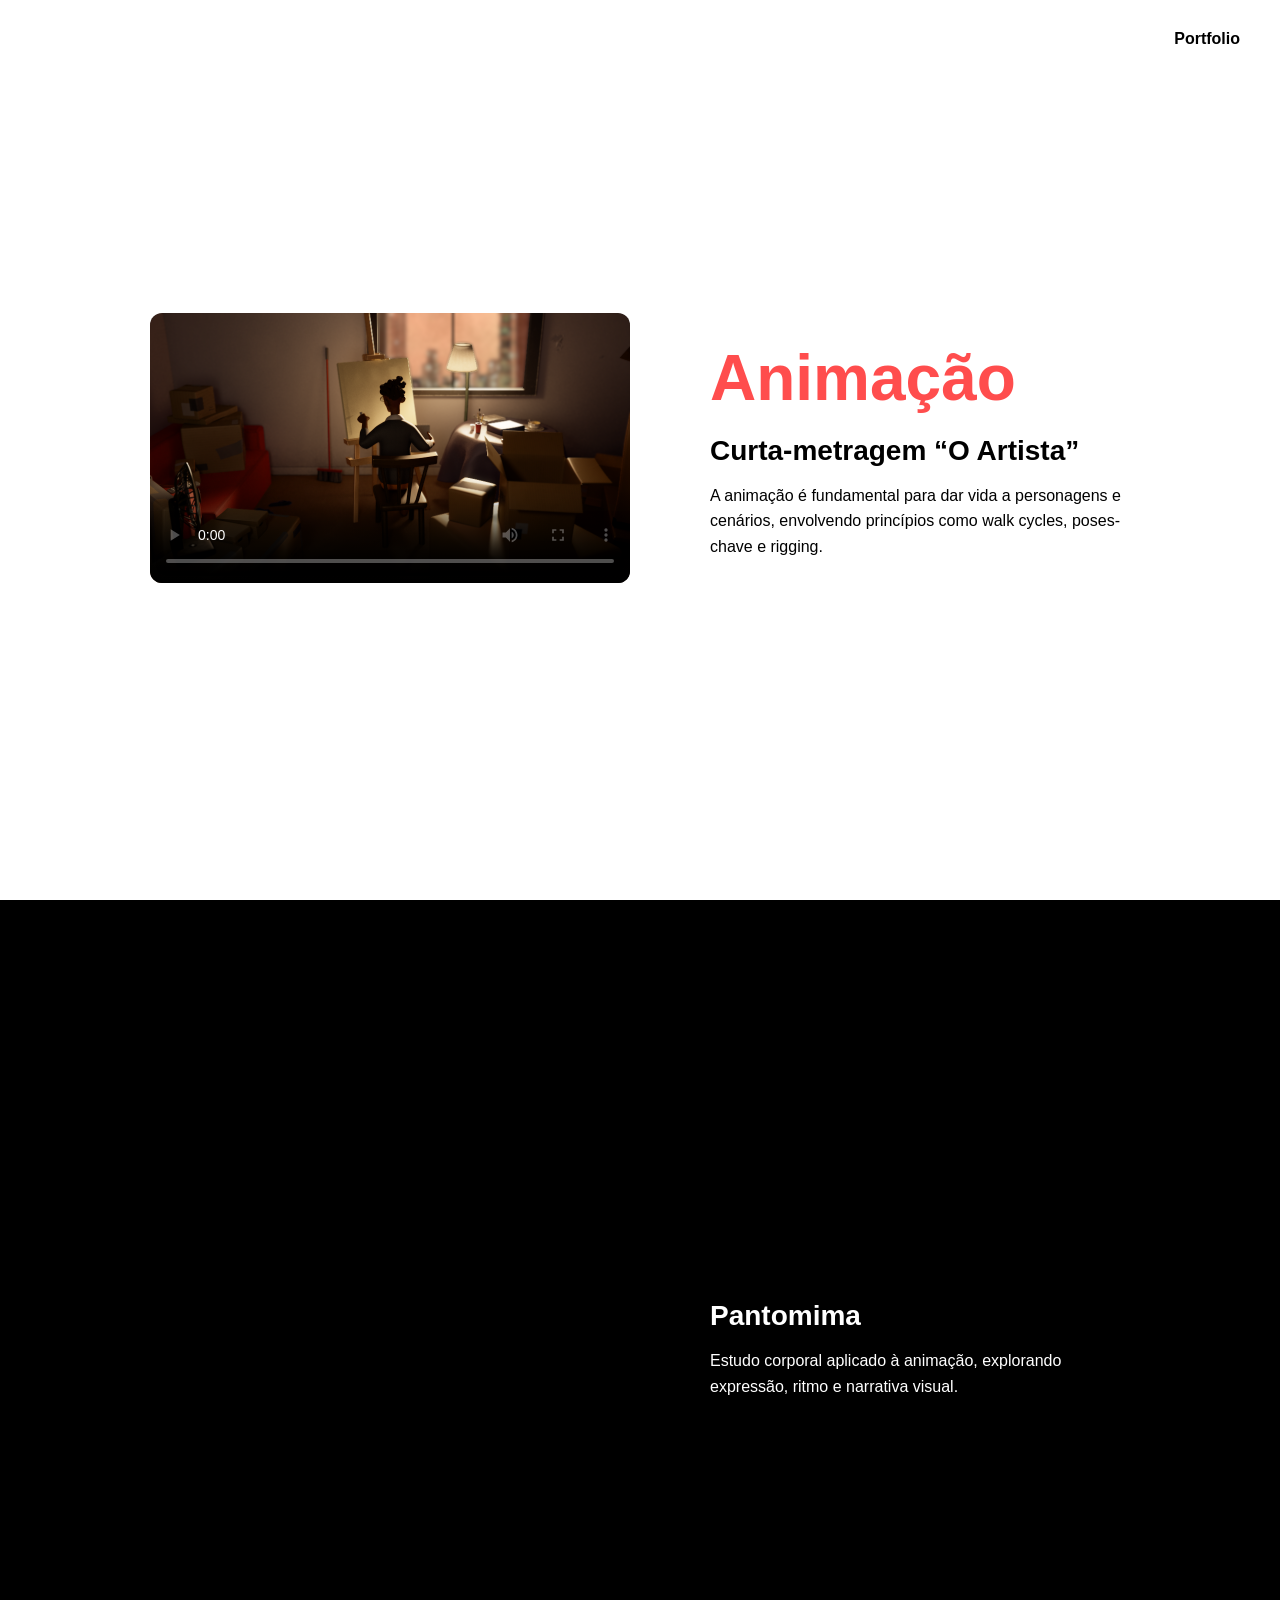
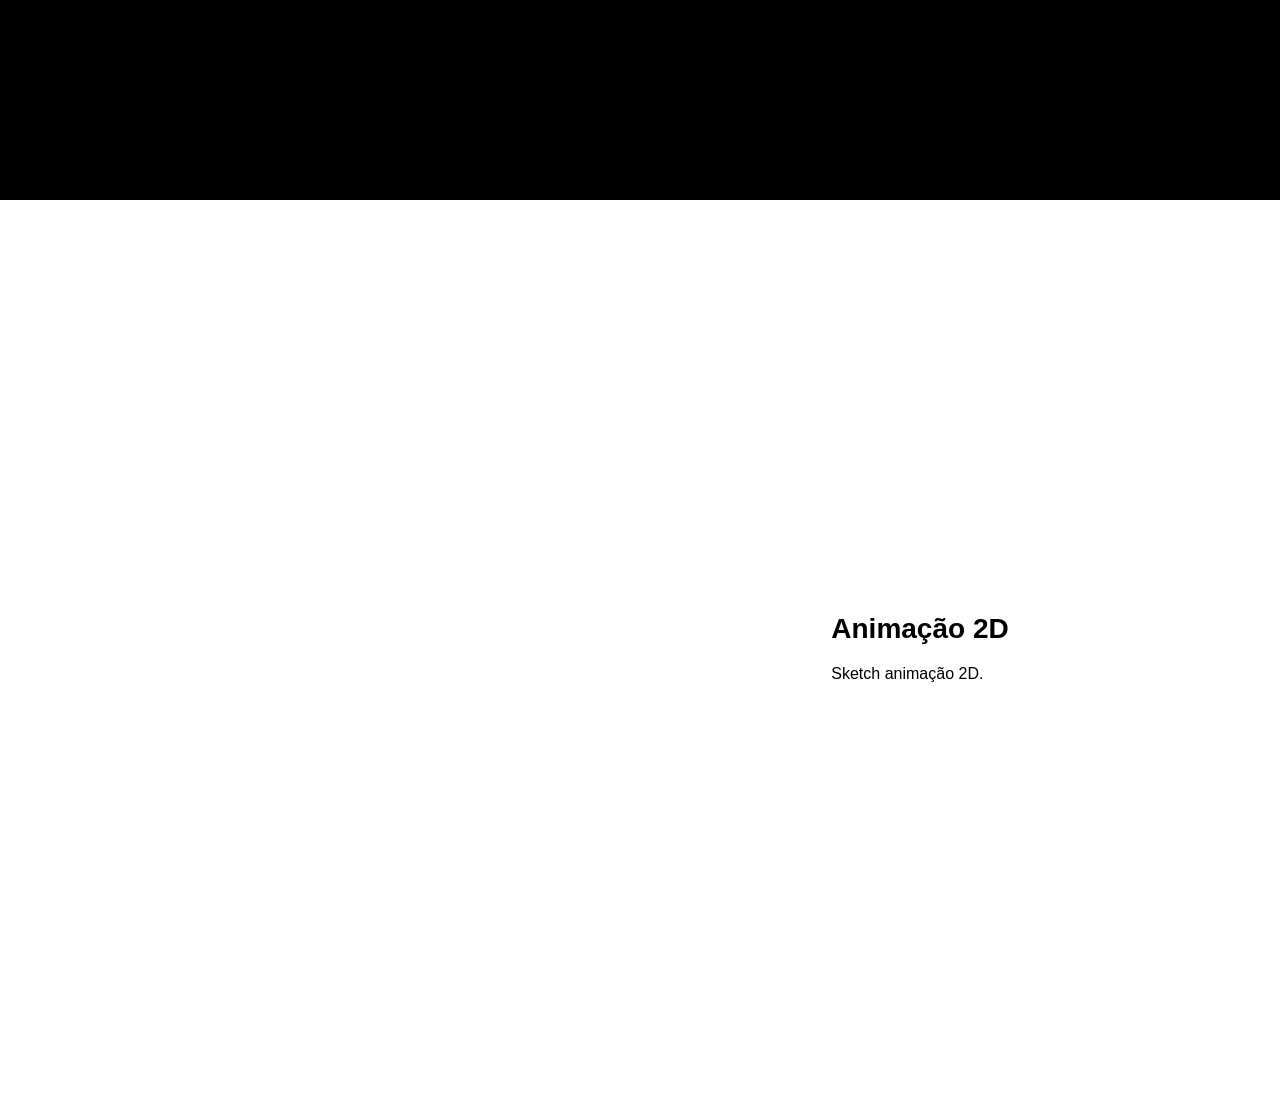
==== animacao.html @ 9f9cce09 "novos videos e editorial" ====
<!DOCTYPE html>
<html lang="pt-br">
<head>
  <meta charset="UTF-8">
  <title>Animação | Portfólio</title>
  <link rel="stylesheet" href="animacao.css">
</head>
<body>

<header class="top">
  <a href="index.html" class="logo">Portfolio</a>
</header>

<!-- PROJETO 1 -->
<section class="project light">
  <div class="content">
    <div class="video">
      <video 
  src="Making of curta.mp4"
  controls
  preload="metadata"
  poster="thumb1.png">
</video>
    </div>

    <div class="text">
      <h1 class="section-title">Animação</h1>
      <h2>Curta-metragem “O Artista”</h2>
      <p>
        A animação é fundamental para dar vida a personagens e cenários,
        envolvendo princípios como walk cycles, poses-chave e rigging.
      </p>
    </div>
  </div>
</section>

<!-- PROJETO 2 -->
<section class="project dark">
  <div class="content reverse">
    <div class="text">
      <h2>Pantomima</h2>
      <p>
        Estudo corporal aplicado à animação, explorando expressão,
        ritmo e narrativa visual.
      </p>
    </div>

    <div class="video">
      <video muted loop preload="metadata" poster="capa2.jpg">
        <source src="pantomina.mp4" type="video/mp4">
      </video>
    </div>
  </div>
</section>

<!-- PROJETO 3 -->
<section class="project light">
  <div class="content">
    <div class="video">
      <video muted loop preload="metadata" poster="capa3.jpg">
        <source src="animacao2d.mp4" type="video/mp4">
      </video>
    </div>

    <div class="text">
      <h2>Animação 2D</h2>
      <p>
        Sketch animação 2D.
      </p>
    </div>
  </div>
</section>

<script>
  document.querySelectorAll("video").forEach(video => {
    video.addEventListener("mouseenter", () => video.play());
    video.addEventListener("mouseleave", () => video.pause());
  });
</script>

</body>
</html>
---- animacao.css ----
* {
  margin: 0;
  padding: 0;
  box-sizing: border-box;
}

body {
  font-family: Arial, Helvetica, sans-serif;
}

.top {
  position: fixed;
  top: 30px;
  right: 40px;
  z-index: 10;
}

.logo {
  text-decoration: none;
  color: black;
  font-weight: bold;
}

.project {
  min-height: 100vh;
  display: flex;
  align-items: center;
  padding: 100px;
}

.project.light {
  background: #ffffff;
  color: #000;
}

.project.dark {
  background: #000000;
  color: #ffffff;
}

.content {
  display: flex;
  align-items: center;
  gap: 80px;
  max-width: 1200px;
  margin: auto;
}

.content.reverse {
  flex-direction: row-reverse;
}

.video video {
  width: 480px;
  border-radius: 12px;
  cursor: pointer;
}

.section-title {
  font-size: 64px;
  color: #ff4d4d;
  margin-bottom: 20px;
}

.text h2 {
  font-size: 28px;
  margin-bottom: 16px;
}

.text p {
  max-width: 420px;
  line-height: 1.6;
}
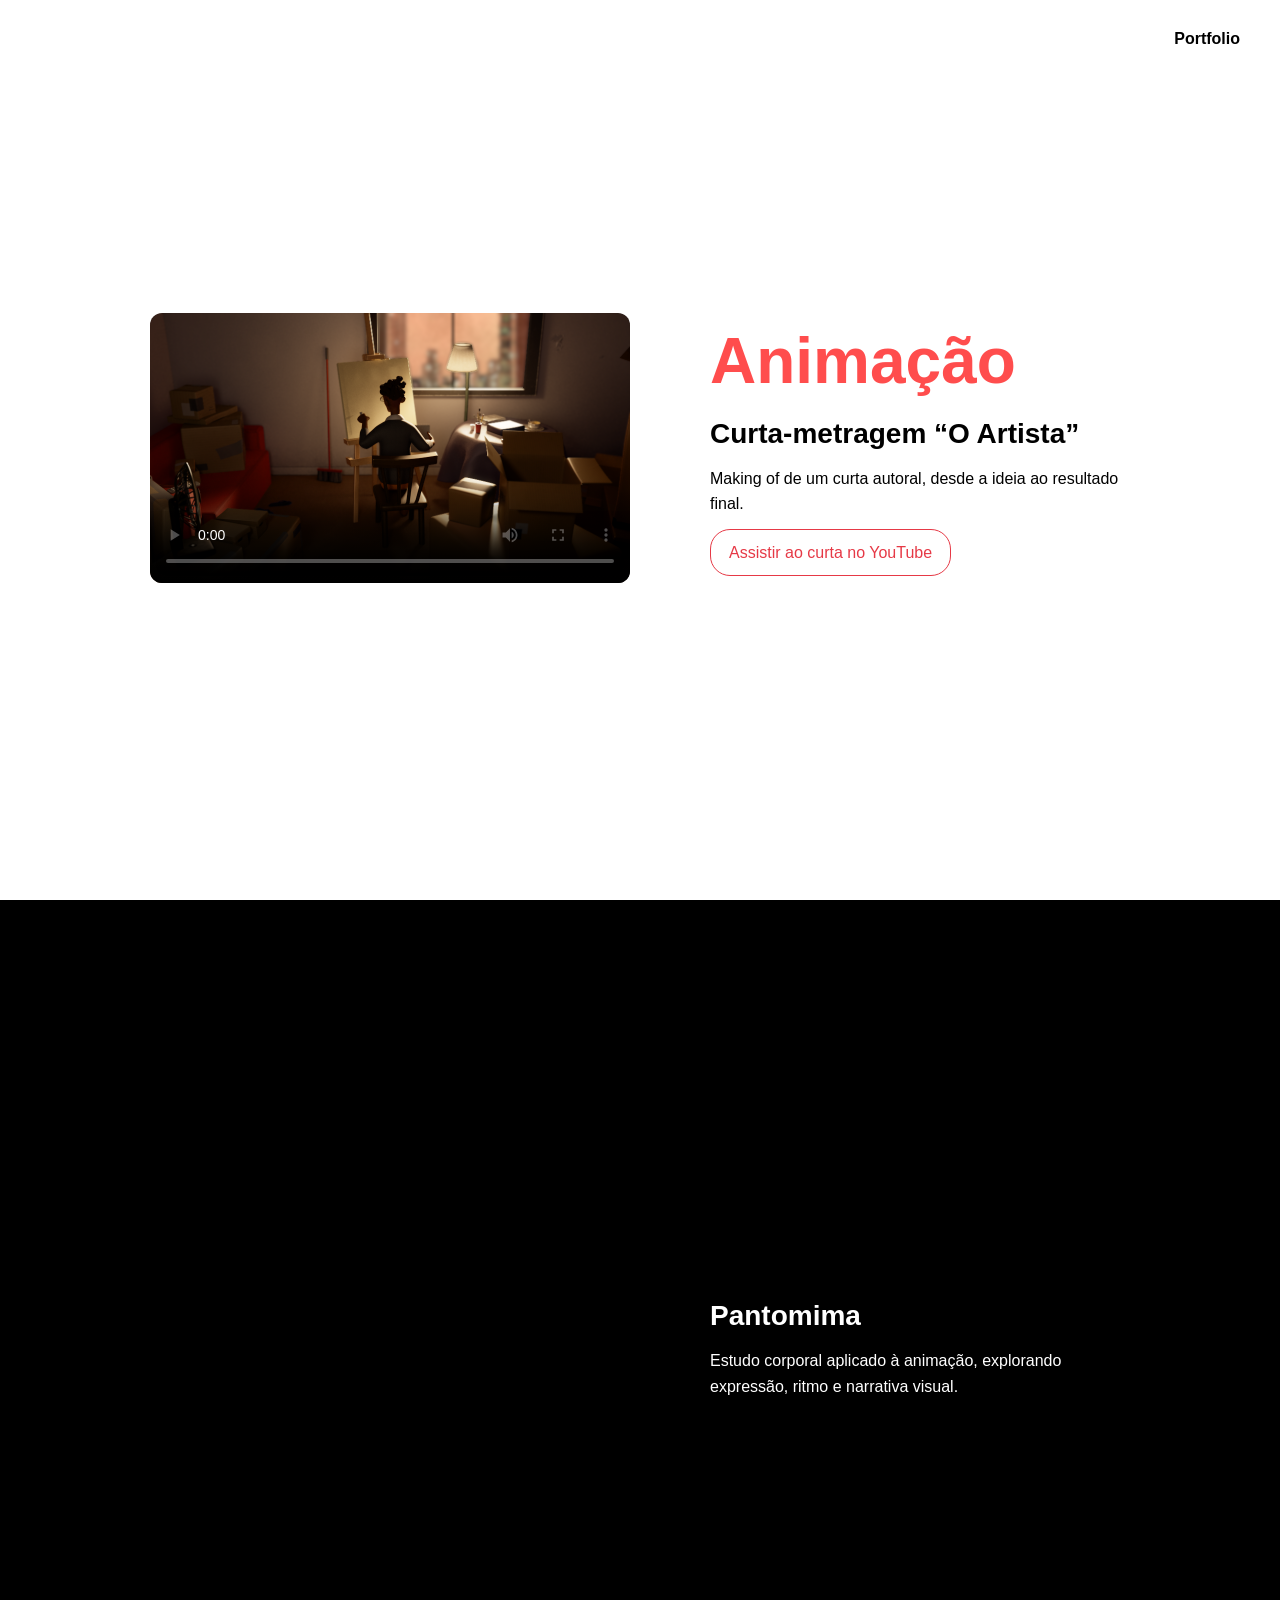
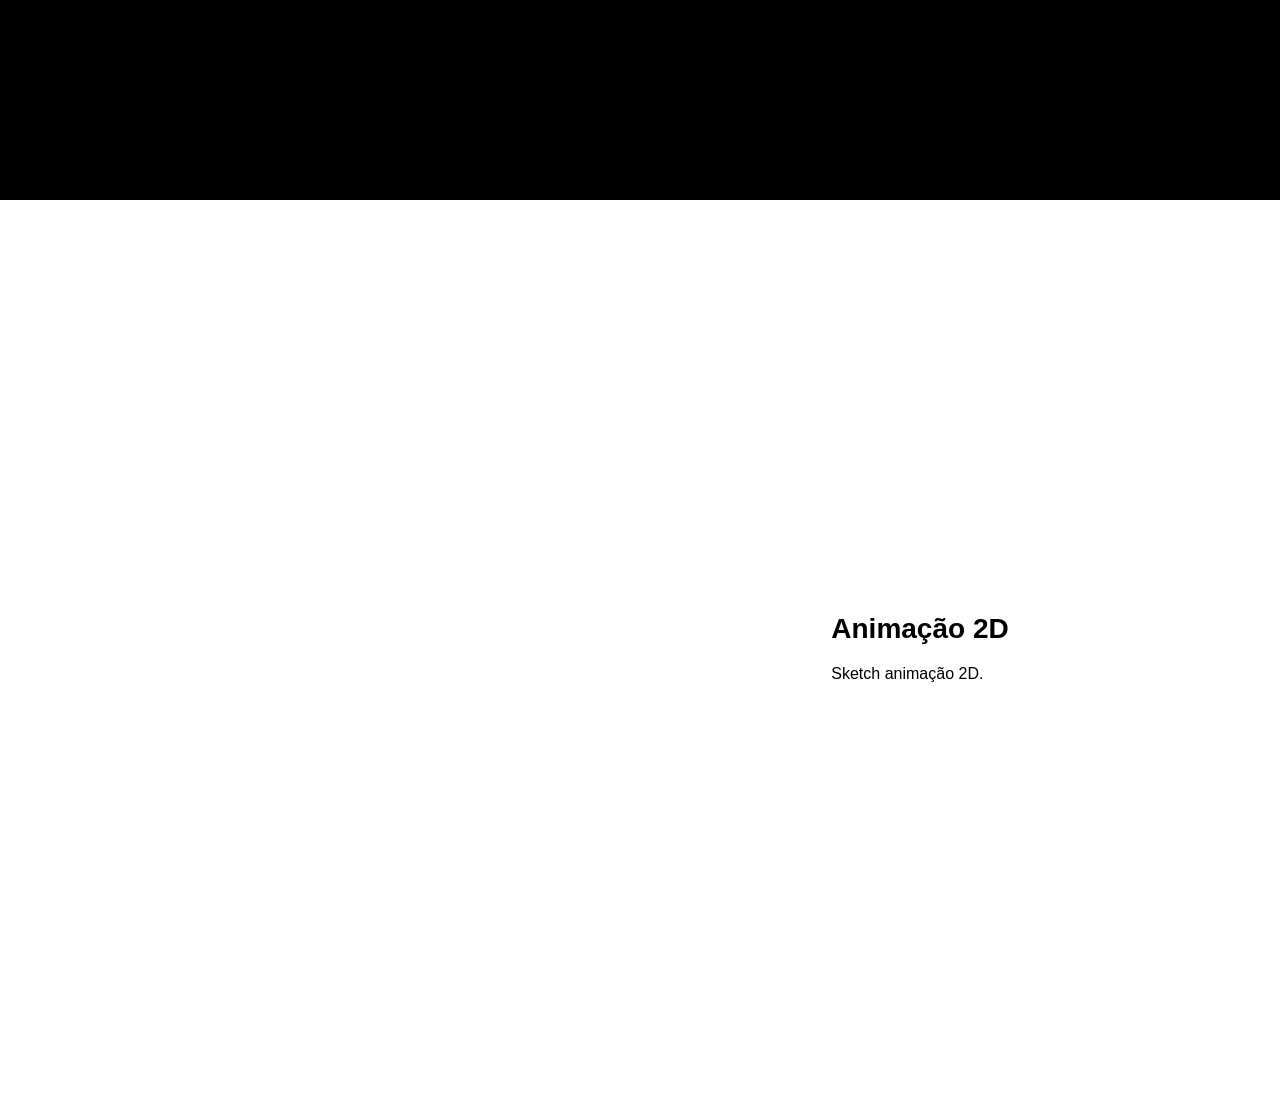
==== commit 175c3ac1: "melhora no mobile" ====
--- a/animacao.html
+++ b/animacao.html
@@ -27,9 +27,13 @@
       <h1 class="section-title">Animação</h1>
       <h2>Curta-metragem “O Artista”</h2>
       <p>
-        A animação é fundamental para dar vida a personagens e cenários,
-        envolvendo princípios como walk cycles, poses-chave e rigging.
-      </p>
+  Making of de um curta autoral, desde a ideia ao resultado final. 
+  <br>
+  <a href="https://youtu.be/hE6MbOfwwgo" target="_blank" rel="noopener noreferrer">
+    Assistir ao curta no YouTube
+  </a>
+</p>
+
     </div>
   </div>
 </section>
--- a/animacao.css
+++ b/animacao.css
@@ -71,3 +71,78 @@
   max-width: 420px;
   line-height: 1.6;
 }
+.text a {
+  display: inline-block;
+  margin-top: 12px;
+  padding: 10px 18px;
+  border: 1px solid #e63946;
+  border-radius: 20px;
+  color: #e63946;
+  text-decoration: none;
+  transition: 0.3s ease;
+}
+
+.text a:hover {
+  background: #e63946;
+  color: white;
+}
+/* =========================
+   MOBILE (até 768px)
+========================= */
+@media (max-width: 768px) {
+
+  /* TOP / LOGO */
+  .top {
+    position: static;
+    margin-bottom: 24px;
+    text-align: right;
+  }
+
+  /* SEÇÃO DO PROJETO */
+  .project {
+    padding: 60px 20px;
+  }
+
+  .content {
+    flex-direction: column;
+    gap: 32px;
+    align-items: flex-start;
+  }
+
+  .content.reverse {
+    flex-direction: column;
+  }
+
+  /* TEXTO */
+  .section-title {
+    font-size: 42px;
+    margin-bottom: 12px;
+  }
+
+  .text h2 {
+    font-size: 22px;
+  }
+
+  .text p {
+    max-width: 100%;
+    font-size: 15px;
+  }
+
+  /* BOTÃO */
+  .text a {
+    padding: 10px 20px;
+    font-size: 14px;
+  }
+
+  /* VÍDEO */
+  .video video {
+    width: 100%;
+    max-width: 100%;
+    border-radius: 16px;
+  }
+}
+@media (max-width: 768px) {
+  .project.light {
+    background: #f8f8f8;
+  }
+}
